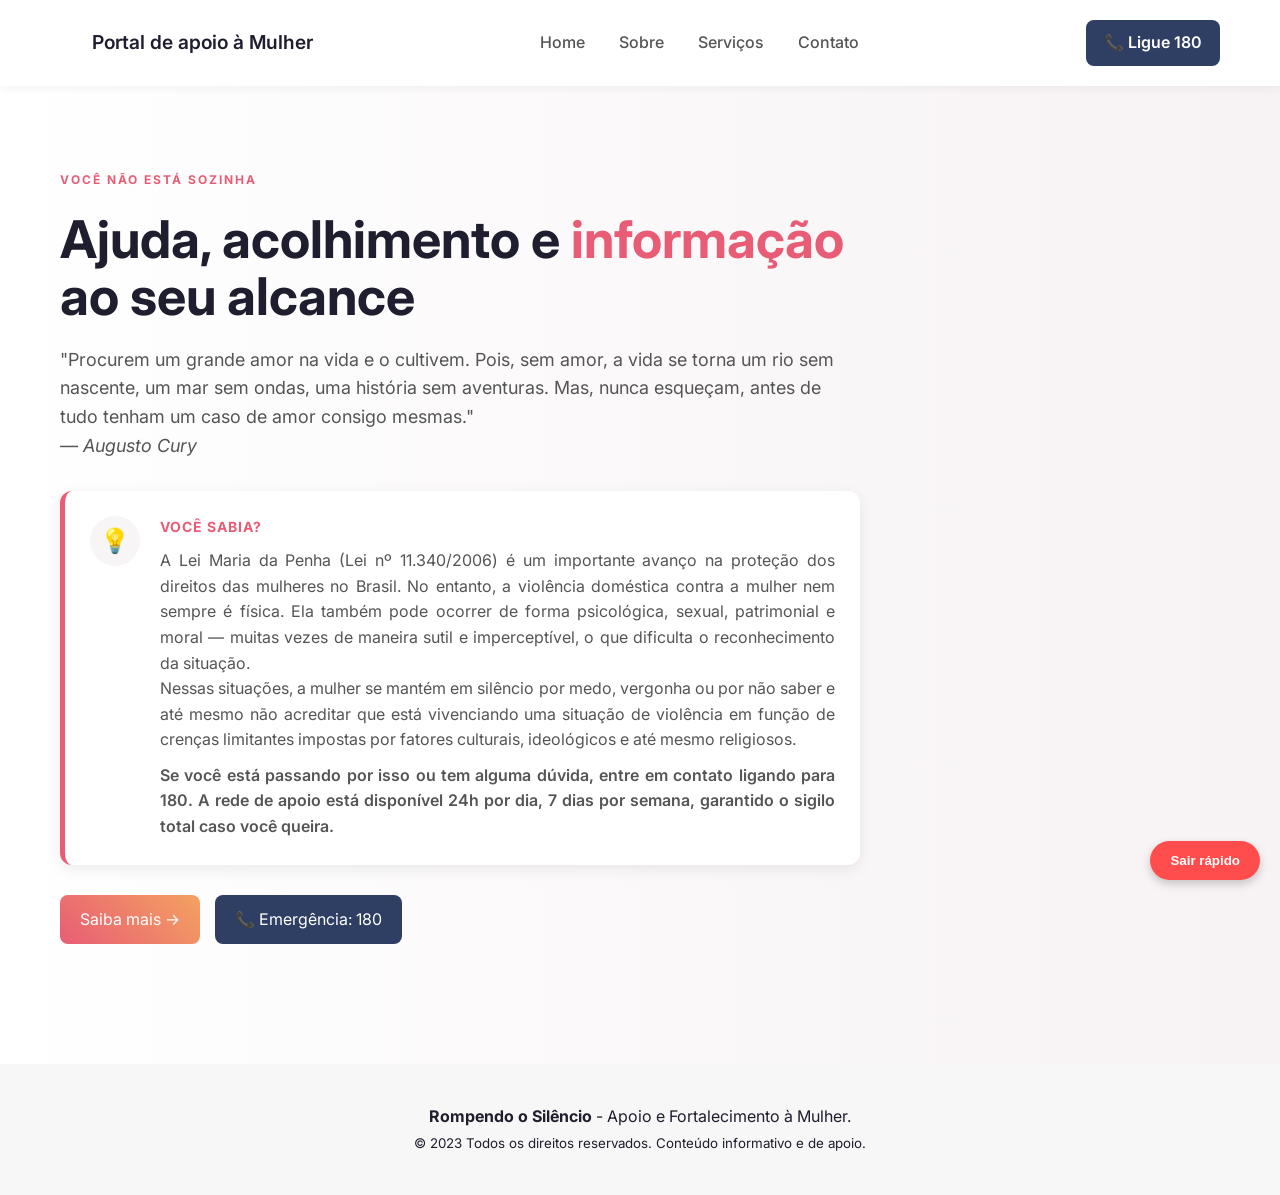
==== index.html @ e9a95096 "Primeiro commit" ====
<!doctype html>
<html lang="pt-br">
  <head>
    <meta charset="UTF-8" />
    <meta name="viewport" content="width=device-width, initial-scale=1.0" />

    <title>Rompendo o Silêncio</title>

    <!-- Fonte moderna -->
    <link
      href="https://fonts.googleapis.com/css2?family=Inter:wght@300;400;600;700&display=swap"
      rel="stylesheet"
    />

    <link rel="stylesheet" href="css/style.css" />
  </head>

  <body>
    <!-- Botão de saída -->
    <button id="panic-button" onclick="saidaRapida()">Sair rápido</button>

    <!-- NAVBAR -->
    <header class="navbar">
      <div class="logo">
        <!-- SVG do Coração -->
        <svg class="heart-svg" viewBox="0 0 32 32" width="24" height="24">
          <path d="M16,28.261c-0.757,0-1.515-0.289-2.094-0.868C7.575,21.316,2,15.694,2,10.607C2,6.724,5.124,3.6,9,3.6 c2.083,0,3.957,0.963,5.328,2.534C15.706,4.563,17.58,3.6,19.664,3.6C23.547,3.6,26.67,6.724,26.67,10.607 c0,5.087-5.575,10.709-11.906,16.786C14.184,27.972,13.426,28.261,12.669,28.261z"/>
        </svg>
        Portal de apoio à Mulher
      </div>

      <nav>
        <a href="index.html">Home</a>
        <a href="sobre.html">Sobre</a>
        <a href="servicos.html">Serviços</a>
        <a href="contato.html">Contato</a>
      </nav>

      <a href="tel:180" class="btn-emergency">📞 Ligue 180</a>
    </header>

    <!-- HERO -->
    <section class="hero">
      <div class="hero-content">
        <span class="tag">VOCÊ NÃO ESTÁ SOZINHA</span>

        <h1>
          Ajuda, acolhimento e
          <span>informação</span> ao seu alcance
        </h1>

        <p>
          "Procurem um grande amor na vida e o cultivem. Pois, sem amor, a vida
          se torna um rio sem nascente, um mar sem ondas, uma história sem
          aventuras. Mas, nunca esqueçam, antes de tudo tenham um caso de amor
          consigo mesmas."
          <br />
          <cite>— Augusto Cury</cite>
        </p>

        <div class="you-knew">
          <div class="you-knew-icon">💡</div>
          <div class="you-knew-content">
            <span class="you-knew-label">VOCÊ SABIA?</span>
            <p>
              A Lei Maria da Penha (Lei nº 11.340/2006) é um importante avanço
              na proteção dos direitos das mulheres no Brasil. No entanto, a
              violência doméstica contra a mulher nem sempre é física. Ela também pode
              ocorrer de forma psicológica, sexual, patrimonial e moral — muitas
              vezes de maneira sutil e imperceptível, o que dificulta o
              reconhecimento da situação. <br>
              Nessas situações, a mulher se mantém em silêncio por medo, vergonha ou por não saber e até mesmo não acreditar que está vivenciando uma situação de violência em função de crenças limitantes impostas por fatores culturais, ideológicos e até mesmo religiosos.
            </p>
            <p>
              Se você está passando por isso ou tem alguma dúvida, entre em
              contato ligando para 180. A rede de apoio está disponível 24h por
              dia, 7 dias por semana, garantido o sigilo total caso você queira.
            </p>
          </div>
        </div>

        <div class="hero-buttons">
          <a href="sobre.html" class="btn-primary">Saiba mais →</a>
          <a href="tel:180" class="btn-secondary">📞 Emergência: 180</a>
        </div>
      </div>
    </section>

    <script src="js/script.js"></script>

    <!-- ACESSIBILIDADE VLIBRAS -->
    <div vw class="enabled">
      <div vw-access-button class="active"></div>
      <div vw-plugin-wrapper>
        <div class="vw-plugin-top-wrapper"></div>
      </div>
    </div>
    <script src="https://vlibras.gov.br/app/vlibras-plugin.js"></script>
  </body>

  <footer>
    <p>
      <strong>Rompendo o Silêncio</strong> - Apoio e Fortalecimento à Mulher.
    </p>
    <small
      >© 2023 Todos os direitos reservados. Conteúdo informativo e de
      apoio.</small
    >
  </footer>
</html>
---- css/style.css ----
/* VARIÁVEIS E RESET */

:root {
    --primary: #e85d75;
    --secondary: #f8f5f7;
    --dark: #1e1e2f;
    --text: #555;
    --bg-light: #f7f7f7;
}

* {
    margin: 0;
    padding: 0;
    box-sizing: border-box;
}

body {
    font-family: 'Inter', sans-serif;
    background: #fff;
    color: var(--dark);
    line-height: 1.6; /* Melhora a leitura geral */
}

/* ANIMAÇÃO LOGO CORAÇÃO */

.logo {
  display: flex;
  align-items: center;
  gap: 8px; /* Espaço entre o coração e o texto */
}

.heart-svg {
  fill: none; /* Sem preenchimento inicial */
  stroke: #ff3e60; /* Cor do contorno */
  stroke-width: 1.5; /* Espessura da linha */
  stroke-linecap: round;
  stroke-linejoin: round;
  
  /* Efeito de desenho */
  stroke-dasharray: 100; /* Tamanho da linha */
  stroke-dashoffset: 100; /* Esconde a linha */
  animation: drawHeart 2s ease-in-out infinite alternate;
}

@keyframes drawHeart {
  0% {
    stroke-dashoffset: 100;
    fill: transparent;
  }
  50% {
    stroke-dashoffset: 0; /* Desenha a linha */
    fill: transparent;
  }
  100% {
    stroke-dashoffset: 0;
    fill: #ff3e60; /* Preenche com a cor no final */
  }
}

/* NAVBAR */

.navbar {
    display: flex;
    justify-content: space-between;
    align-items: center;
    padding: 20px 60px;
    background: white;
    position: sticky;
    top: 0;
    z-index: 1000;
    box-shadow: 0 2px 10px rgba(0,0,0,0.05);
}

.logo {
    font-weight: 600;
    font-size: 1.2rem;
}

.navbar nav a {
    margin: 0 15px;
    text-decoration: none;
    color: var(--text);
    font-weight: 500;
    transition: color 0.3s;
}

.navbar nav a:hover {
    color: var(--primary);
}

/* BOTÕES GERAIS */

.btn-emergency {
    background: #2f3e63;
    color: white;
    padding: 10px 18px;
    border-radius: 8px;
    text-decoration: none;
    font-weight: 600;
}

.btn-primary {
    background: linear-gradient(45deg, #e85d75, #f4a261);
    color: white;
    padding: 12px 20px;
    border-radius: 8px;
    text-decoration: none;
    display: inline-block;
    cursor: pointer; /* efeito da mãozinha */
}

.btn-secondary {
    background: #2f3e63;
    color: white;
    padding: 12px 20px;
    border-radius: 8px;
    text-decoration: none;
    display: inline-block;
    cursor: pointer;
}

/* HERO PRINCIPAL (HOME) */

.hero {
    padding: 80px 60px;
    background: linear-gradient(to right, #fff, #f7f2f4);
}

.hero-content {
    max-width: 800px;
}

.tag {
    color: var(--primary);
    font-size: 12px;
    letter-spacing: 2px;
    font-weight: 700;
}

.hero h1 {
    font-size: 52px;
    margin: 20px 0;
    line-height: 1.1;
}

.hero h1 span {
    color: var(--primary);
}

.hero p {
    color: var(--text);
    margin-bottom: 30px;
    font-size: 18px;
}

.hero-buttons {
    display: flex;
    gap: 15px;
    margin-bottom: 40px;
}

/* DESTAQUE VOCÊ SABIA */

.you-knew {
    background: #ffffff;
    border-left: 5px solid var(--primary);
    padding: 25px;
    border-radius: 12px;
    box-shadow: 0 4px 15px rgba(0, 0, 0, 0.08);
    margin: 30px 0;
    display: flex;
    gap: 20px;
    align-items: flex-start;
    transition: transform 0.3s ease;
}

.you-knew:hover {
    transform: translateY(-5px);
}

.you-knew-icon {
    font-size: 24px;
    background: var(--secondary);
    padding: 10px;
    border-radius: 50%;
    min-width: 50px;
    height: 50px;
    display: flex;
    align-items: center;
    justify-content: center;
}

.you-knew-label {
    display: block;
    font-weight: 700;
    color: var(--primary);
    font-size: 14px;
    margin-bottom: 10px;
    text-transform: uppercase;
    letter-spacing: 1px;
}

.you-knew-content p {
    font-size: 16px;
    color: var(--text);
    margin-bottom: 10px;
    text-align: justify;
}

.you-knew-content p:last-child {
    margin-bottom: 0;
    font-weight: 600;
    
}

/* HERO INTERNO (SOBRE/SERVIÇOS) */

.page-hero {
    padding: 80px 60px;
    background: linear-gradient(to right, #f7f7f7, #b38d8d);
    display: flex;
    flex-direction: column;
    justify-content: center;
    align-items: flex-start;
    min-height: 250px;
    width: 100%;
}

.page-hero h1 {
    font-size: 40px;
    margin-bottom: 10px;
    line-height: 1.2;
}

.page-hero p {
    color: var(--text);
    max-width: 600px;
}

/* CONTEÚDO E CARDS */

.content {
    padding: 60px;
    max-width: 1000px;
    margin: auto;
}

.card {
    background: white;
    padding: 25px;
    border-radius: 12px;
    box-shadow: 0 10px 25px rgba(0,0,0,0.05);
    margin-bottom: 20px;
}

.card h2, .card h3 {
    margin-bottom: 15px;
    color: var(--dark);
}

/* FORMULÁRIO */

.form {
    display: flex;
    flex-direction: column;
    gap: 15px;
}

.form input, .form textarea {
    padding: 12px;
    border-radius: 8px;
    border: 1px solid #ddd;
    font-family: inherit;
}

.form button {
    border: none;
    cursor: pointer;
    background: var(--primary);
    color: white;
    padding: 12px;
    border-radius: 8px;
    font-weight: 600;
    transition: opacity 0.3s;
}

.form button:hover {
    opacity: 0.9;
}

/* FOOTER */

footer {
    padding: 40px 20px;
    text-align: center;
    background: var(--bg-light);
    width: 100%;
}

/* BOTÃO PÂNICO FIXO */

#panic-button {
    position: fixed;
    bottom: 20px;
    right: 20px;
    background: #ff4d4d;
    color: white;
    border: none;
    padding: 12px 20px;
    border-radius: 25px;
    cursor: pointer;
    font-weight: bold;
    box-shadow: 0 4px 10px rgba(0,0,0,0.2);
    z-index: 2000;
}

/* --- RESPONSIVIDADE (MEDIA QUERIES) --- */

@media (max-width: 768px) {
    .navbar {
        padding: 20px;
        flex-direction: column;
        gap: 15px;
    }

    .navbar nav {
        display: flex;
        flex-direction: column;
        align-items: center;
        gap: 10px;
    }

    .hero {
        padding: 40px 20px;
    }

    .hero h1 {
        font-size: 32px;
    }

    .hero-buttons {
        flex-direction: column;
    }

    .page-hero {
        padding: 40px 20px;
        min-height: 180px;
        align-items: center;
        text-align: center;
    }

    .page-hero h1 {
        font-size: 28px;
    }

    .you-knew {
        flex-direction: column;
        align-items: center;
        text-align: justify;
        padding: 20px;
    }

    .content {
        padding: 30px 20px;
    }
}

/* QUESTIONÁRIO (VISUAL ELEGANTE) */
.mensagem-erro {
    display: none;
    background: #ffe6e6;
    color: #b30000;
    border-left: 5px solid #ff4d4d;
    padding: 12px 16px;
    margin-bottom: 20px;
    border-radius: 6px;
    font-weight: 500;
}

.mensagem-erro.ativa {
    display: block;

}

.erro-pergunta {
    border: 2px solid #ff4d4d;
    padding: 10px;
    border-radius: 8px;
    background-color: #fff5f5;
}

/* --- ESTILOS PARA LISTAGEM DE SERVIÇOS --- */

/* Grid que se ajusta sozinho: 1 coluna no celular, 2 ou 3 no PC */
.grid-delegacias {
    display: grid;
    grid-template-columns: repeat(auto-fit, minmax(280px, 1fr));
    gap: 20px;
}

/* Estilo para os cards de informação */
.info-card {
    background: #fff;
    padding: 20px;
    border-radius: 12px;
    box-shadow: 0 4px 15px rgba(0,0,0,0.05);
}

.info-card h3 {
    color: var(--primary);
    font-size: 1.2rem;
    margin-bottom: 10px;
}

.info-card p {
    font-size: 0.95rem;
    color: var(--text);
    margin-bottom: 15px;
}

/* Botão de ligar dentro do card */
.btn-call {
    display: block;
    background: var(--dark);
    color: white;
    padding: 10px;
    border-radius: 8px;
    text-align: center;
    text-decoration: none;
    font-size: 0.9rem;
    transition: background 0.3s;
}

.btn-call:hover {
    background: var(--primary);
}

/* Ajuste para telas pequenas */
@media (max-width: 480px) {
    .grid-delegacias {
        grid-template-columns: 1fr; /* Força uma coluna apenas em celulares pequenos */
    }
    
}
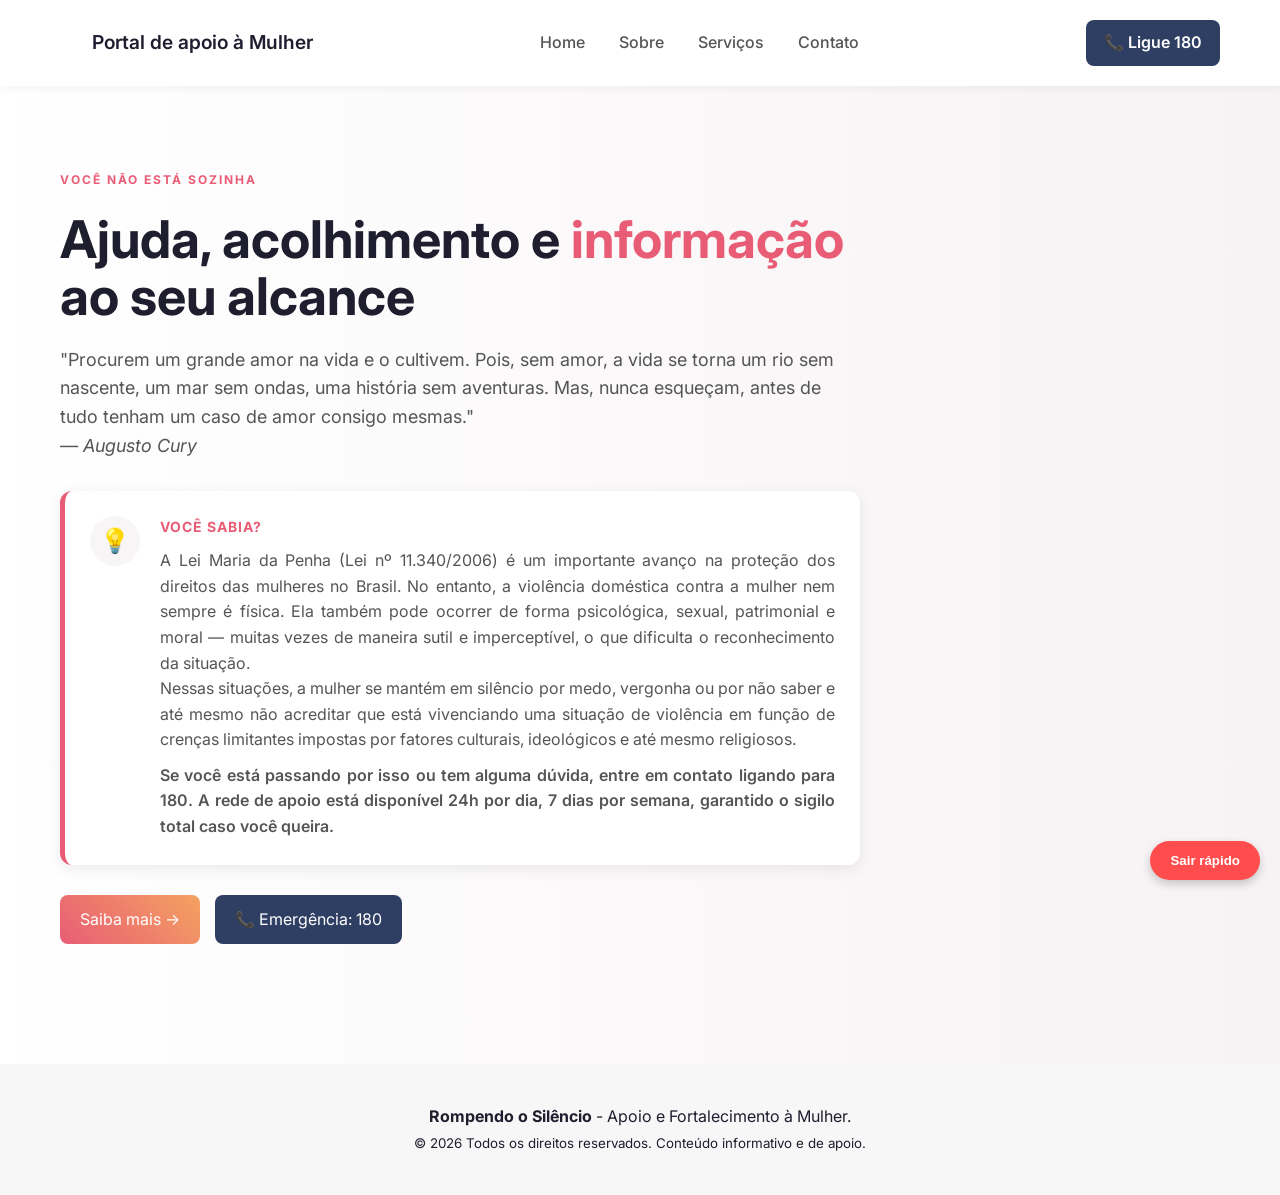
==== commit a6571550: "docs: adiciona readme detalhado e gitignore" ====
--- a/index.html
+++ b/index.html
@@ -103,7 +103,7 @@
       <strong>Rompendo o Silêncio</strong> - Apoio e Fortalecimento à Mulher.
     </p>
     <small
-      >© 2023 Todos os direitos reservados. Conteúdo informativo e de
+      >© 2026 Todos os direitos reservados. Conteúdo informativo e de
       apoio.</small
     >
   </footer>
